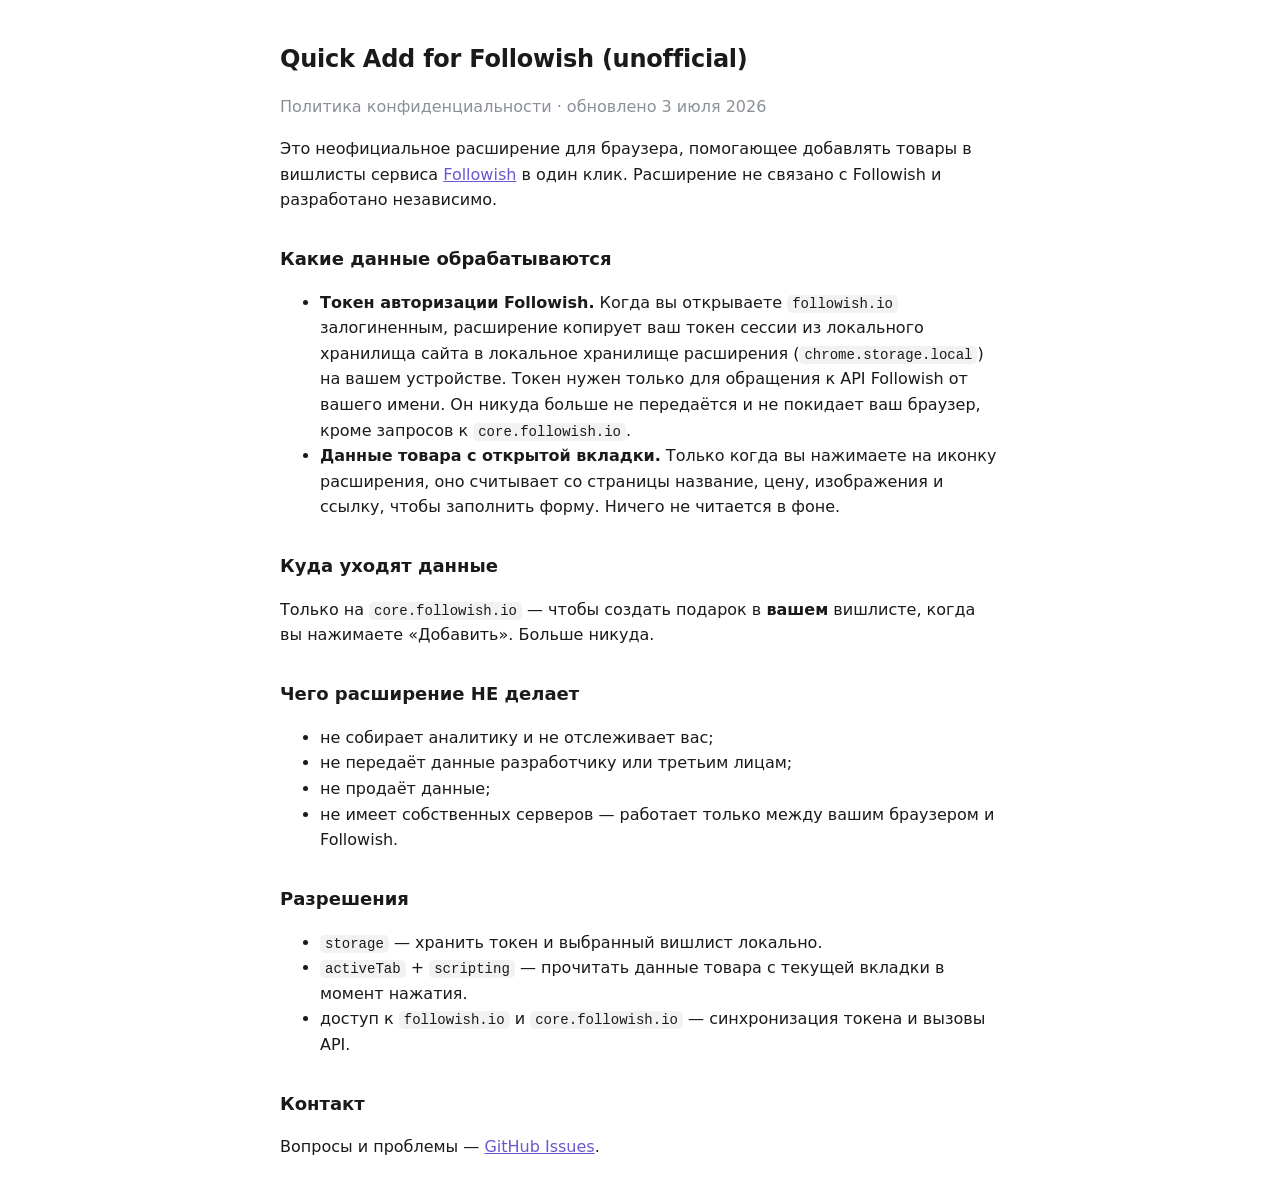
==== docs/privacy.html @ 57ed5c53 "chore: store rename, privacy policy, listing copy Rename to 'Quick Add for Followish (unofficial)', " ====
<!doctype html>
<html lang="ru">
  <head>
    <meta charset="utf-8" />
    <meta name="viewport" content="width=device-width, initial-scale=1" />
    <title>Quick Add for Followish — Политика конфиденциальности</title>
    <style>
      :root { color-scheme: light dark; }
      body {
        max-width: 720px; margin: 40px auto; padding: 0 20px;
        font: 16px/1.6 -apple-system, "SF Pro Text", system-ui, sans-serif;
        color: #1a1a1a; background: #fff;
      }
      @media (prefers-color-scheme: dark) {
        body { color: #ededf0; background: #161619; }
        code { background: #23232a; }
        a { color: #9a86f5; }
      }
      h1 { font-size: 24px; letter-spacing: -0.01em; }
      h2 { font-size: 18px; margin-top: 32px; }
      code { background: #f2f2f4; padding: 1px 5px; border-radius: 5px; font-size: 14px; }
      .muted { color: #8a8f98; }
      a { color: #6e56cf; }
    </style>
  </head>
  <body>
    <h1>Quick Add for Followish (unofficial)</h1>
    <p class="muted">Политика конфиденциальности · обновлено 3 июля 2026</p>

    <p>
      Это неофициальное расширение для браузера, помогающее добавлять товары
      в вишлисты сервиса <a href="https://followish.io">Followish</a> в один клик.
      Расширение не связано с Followish и разработано независимо.
    </p>

    <h2>Какие данные обрабатываются</h2>
    <ul>
      <li>
        <b>Токен авторизации Followish.</b> Когда вы открываете
        <code>followish.io</code> залогиненным, расширение копирует ваш токен
        сессии из локального хранилища сайта в локальное хранилище расширения
        (<code>chrome.storage.local</code>) на вашем устройстве. Токен нужен
        только для обращения к API Followish от вашего имени. Он никуда больше
        не передаётся и не покидает ваш браузер, кроме запросов к
        <code>core.followish.io</code>.
      </li>
      <li>
        <b>Данные товара с открытой вкладки.</b> Только когда вы нажимаете на
        иконку расширения, оно считывает со страницы название, цену, изображения
        и ссылку, чтобы заполнить форму. Ничего не читается в фоне.
      </li>
    </ul>

    <h2>Куда уходят данные</h2>
    <p>
      Только на <code>core.followish.io</code> — чтобы создать подарок в
      <b>вашем</b> вишлисте, когда вы нажимаете «Добавить». Больше никуда.
    </p>

    <h2>Чего расширение НЕ делает</h2>
    <ul>
      <li>не собирает аналитику и не отслеживает вас;</li>
      <li>не передаёт данные разработчику или третьим лицам;</li>
      <li>не продаёт данные;</li>
      <li>не имеет собственных серверов — работает только между вашим браузером
        и Followish.</li>
    </ul>

    <h2>Разрешения</h2>
    <ul>
      <li><code>storage</code> — хранить токен и выбранный вишлист локально.</li>
      <li><code>activeTab</code> + <code>scripting</code> — прочитать данные
        товара с текущей вкладки в момент нажатия.</li>
      <li>доступ к <code>followish.io</code> и <code>core.followish.io</code> —
        синхронизация токена и вызовы API.</li>
    </ul>

    <h2>Контакт</h2>
    <p>
      Вопросы и проблемы —
      <a href="https://github.com/akurach/followish-quick-add/issues">GitHub Issues</a>.
    </p>
  </body>
</html>
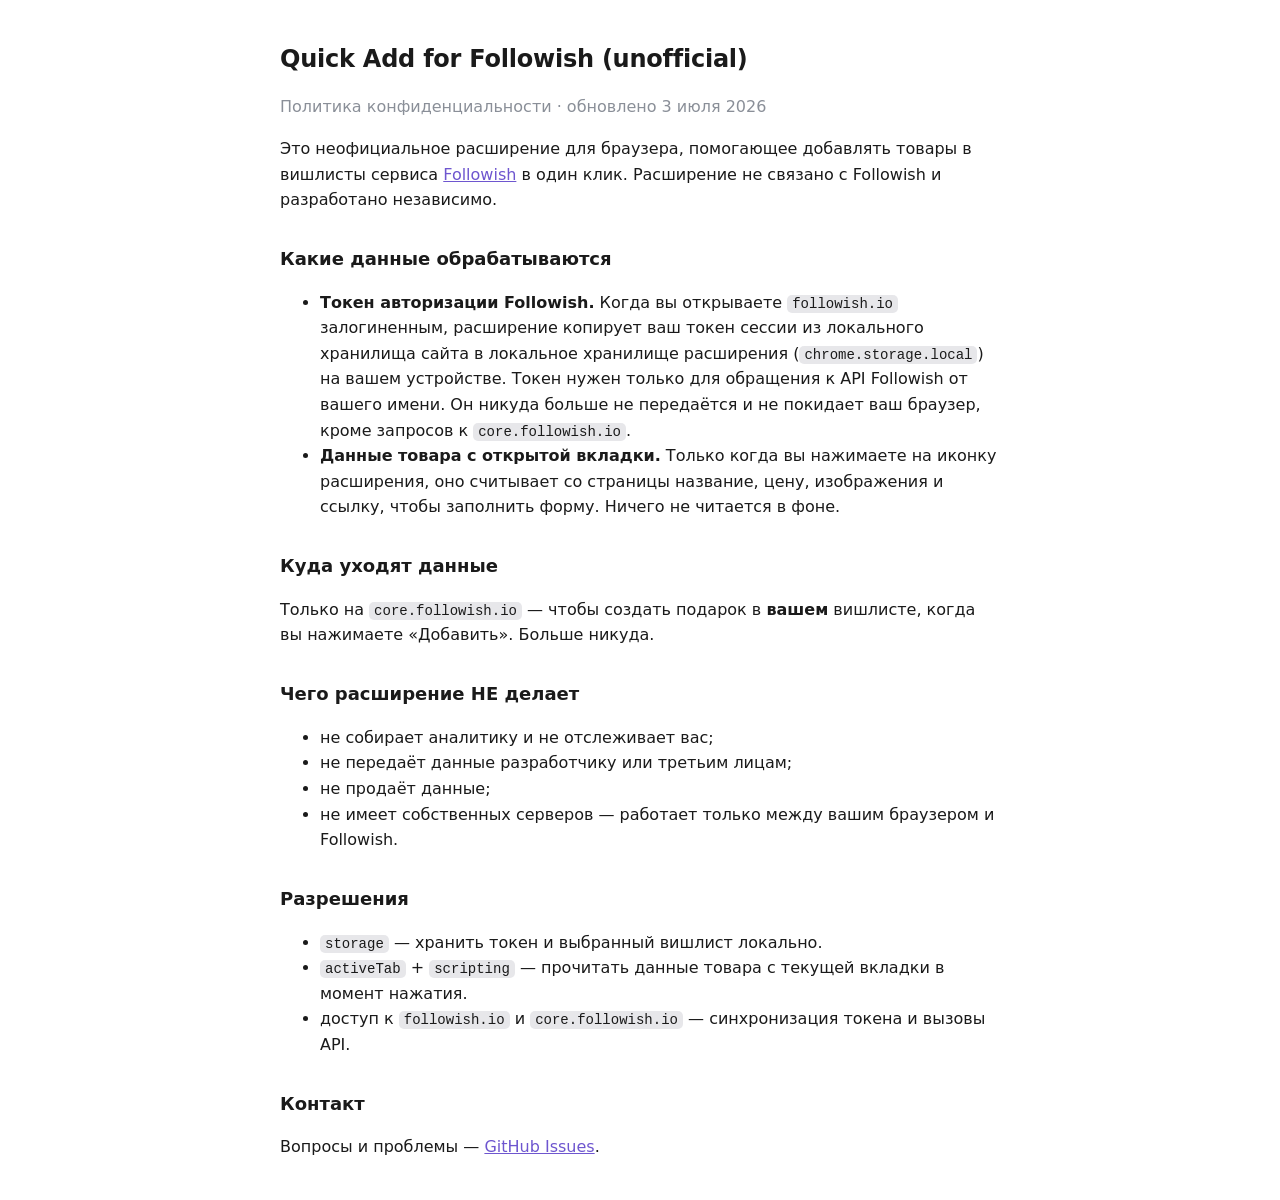
==== commit 9562585c: "fix(docs): readable code chips in dark mode on privacy page Co-Authored-By: Claude Opus 4.8 (1M cont" ====
--- a/docs/privacy.html
+++ b/docs/privacy.html
@@ -13,12 +13,11 @@
       }
       @media (prefers-color-scheme: dark) {
         body { color: #ededf0; background: #161619; }
-        code { background: #23232a; }
         a { color: #9a86f5; }
       }
       h1 { font-size: 24px; letter-spacing: -0.01em; }
       h2 { font-size: 18px; margin-top: 32px; }
-      code { background: #f2f2f4; padding: 1px 5px; border-radius: 5px; font-size: 14px; }
+      code { background: rgba(135,135,150,.2); color: inherit; padding: 1px 5px; border-radius: 5px; font-size: 14px; }
       .muted { color: #8a8f98; }
       a { color: #6e56cf; }
     </style>
